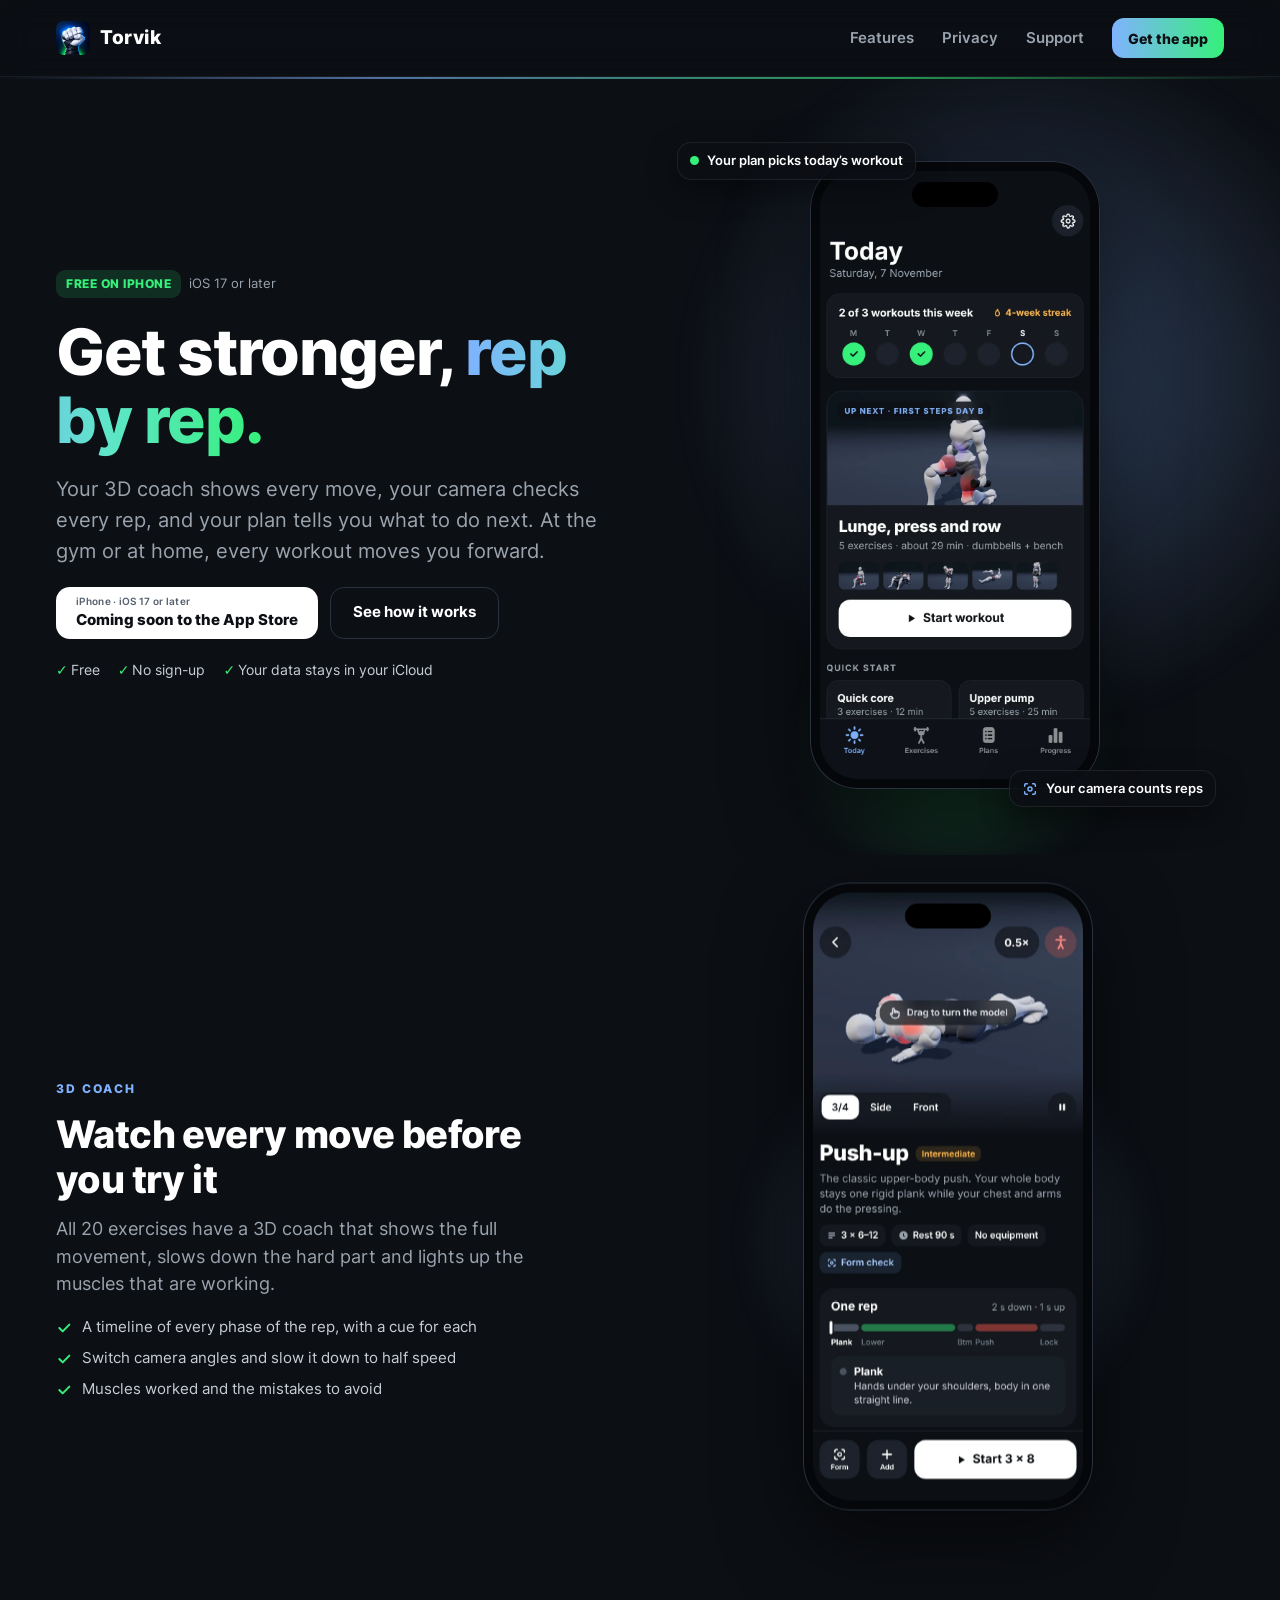
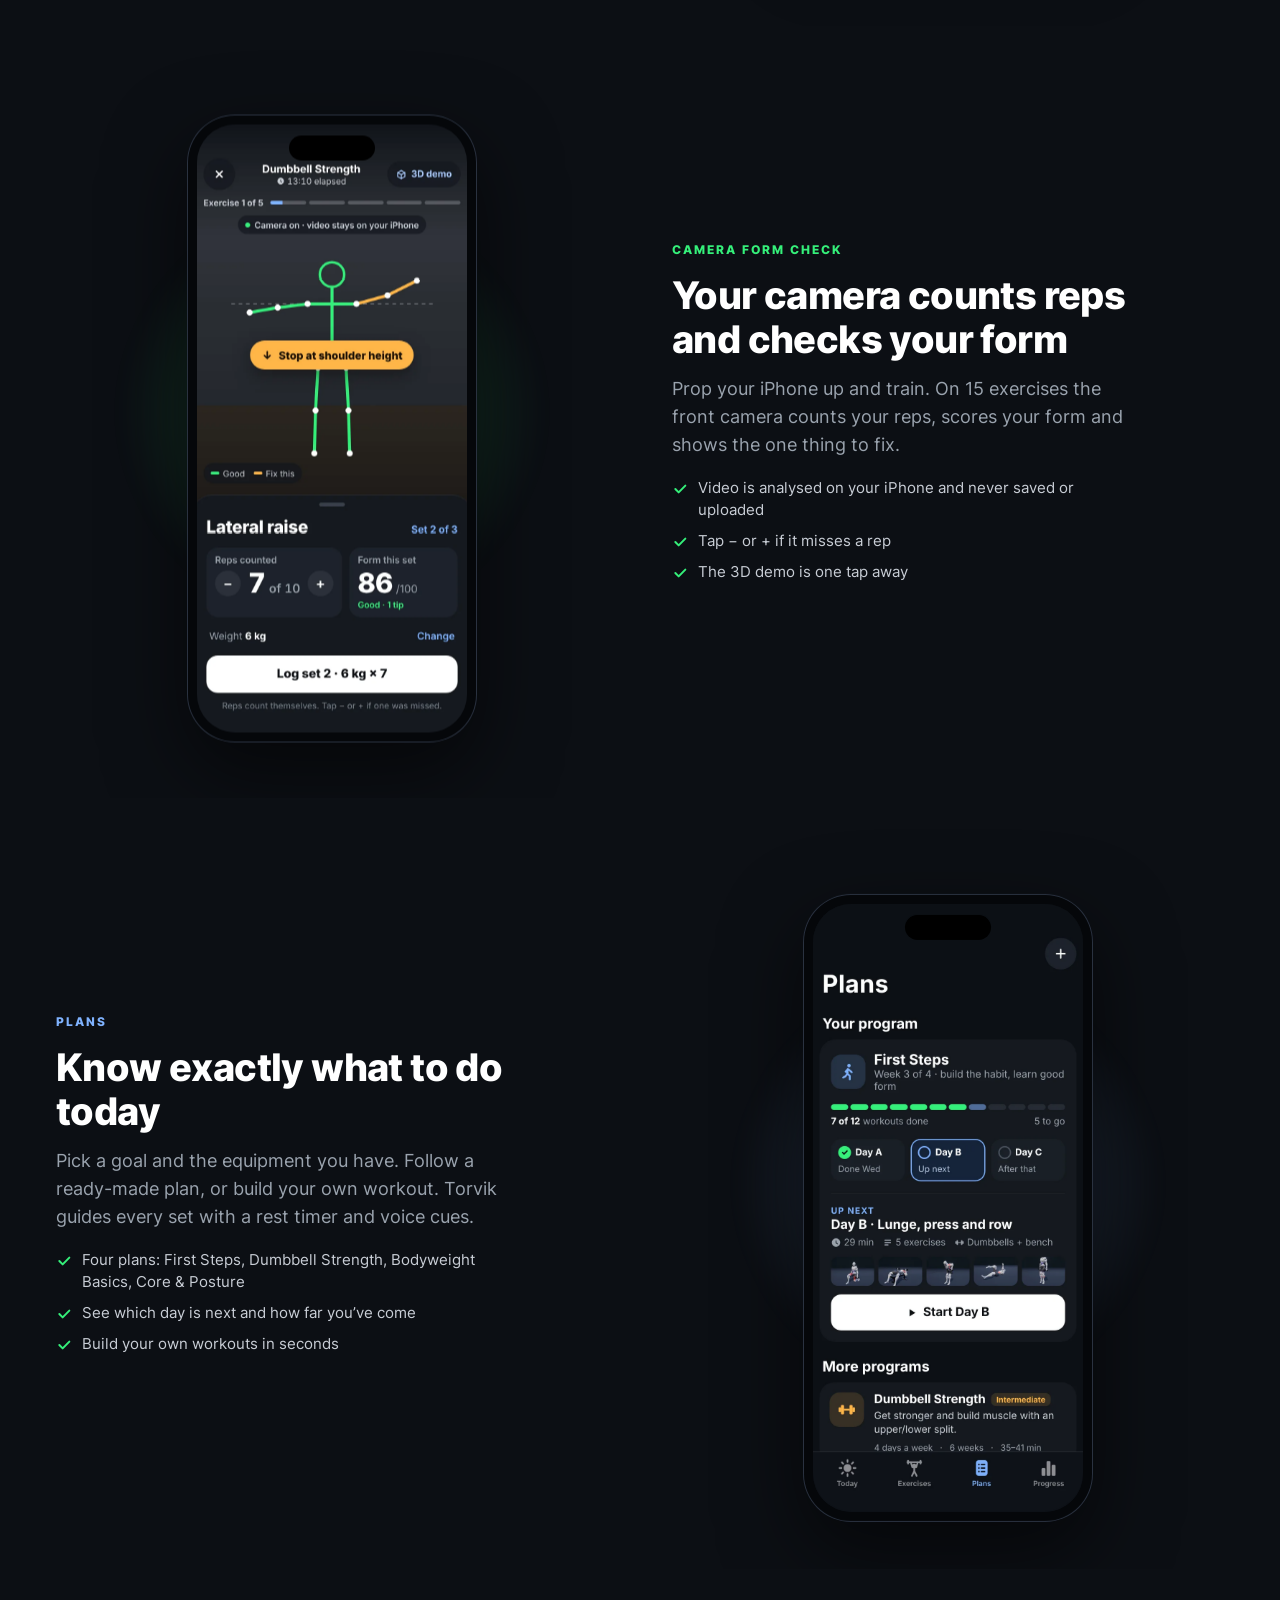
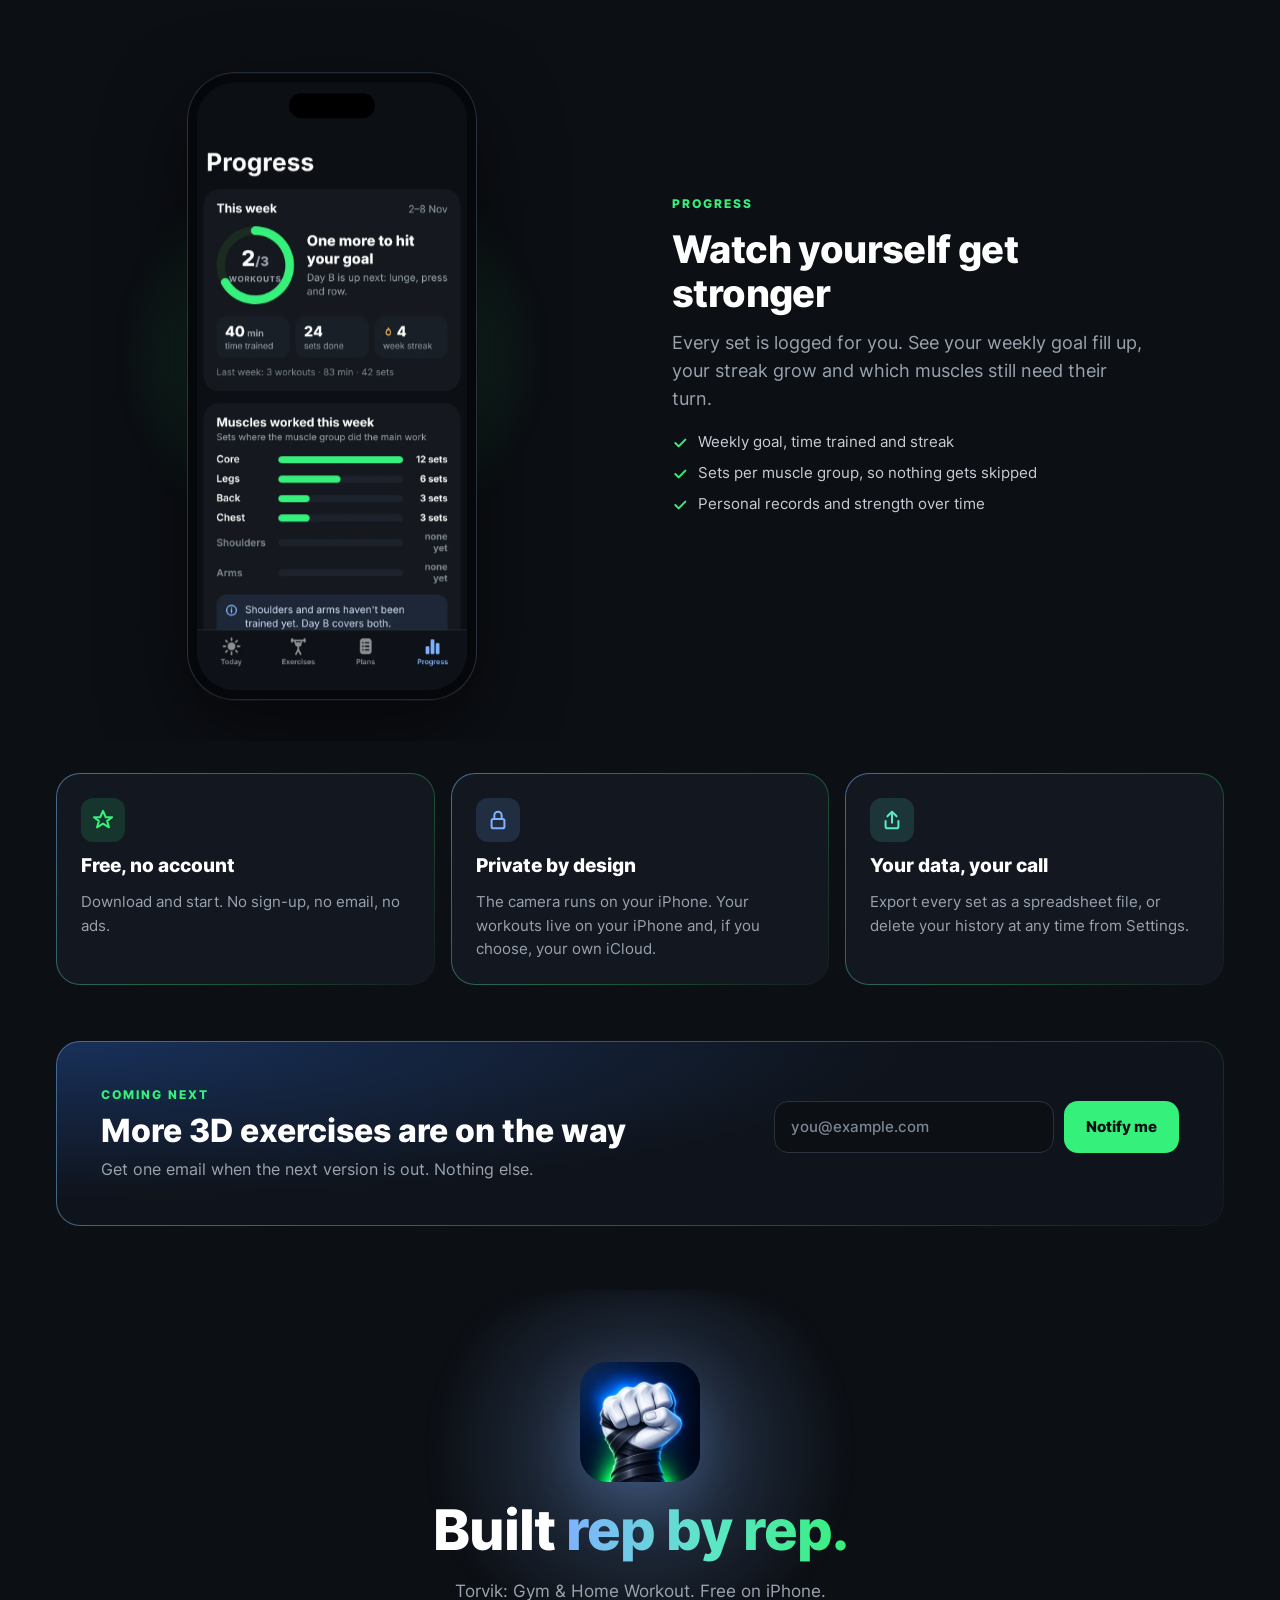
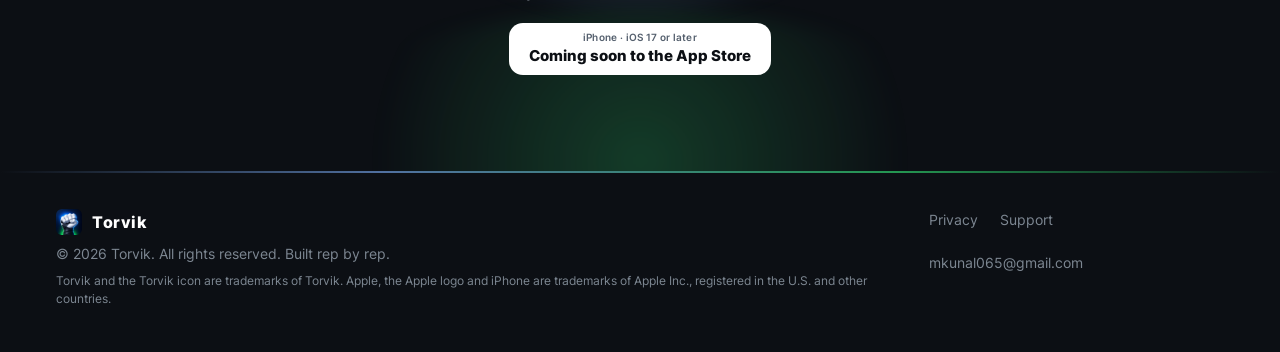
==== index.html @ 7f949816 "Initial commit" ====
<!doctype html>
<html lang="en">
<head>
<meta charset="utf-8">
<meta name="viewport" content="width=device-width, initial-scale=1">
<title>Torvik: Gym & Home Workout with 3D Form Check</title>
<meta name="description" content="Get stronger, rep by rep. Torvik is a free iPhone workout app with a 3D coach for every move, camera form check that counts your reps, and plans for the gym or home.">
<link rel="canonical" href="https://torvik.app/">
<meta name="theme-color" content="#0C0F14">
<link rel="icon" href="favicon.ico" sizes="any">
<link rel="icon" type="image/png" sizes="32x32" href="assets/img/favicon-32.png">
<link rel="apple-touch-icon" href="assets/img/apple-touch-icon.png">
<link rel="preload" href="assets/fonts/inter-latin-800-normal.woff2" as="font" type="font/woff2" crossorigin>
<script>document.documentElement.classList.add("js")</script>
<link rel="stylesheet" href="assets/css/style.css">
<meta property="og:type" content="website">
<meta property="og:site_name" content="Torvik">
<meta property="og:title" content="Torvik: Gym & Home Workout with 3D Form Check">
<meta property="og:description" content="Get stronger, rep by rep. Torvik is a free iPhone workout app with a 3D coach for every move, camera form check that counts your reps, and plans for the gym or home.">
<meta property="og:url" content="https://torvik.app/">
<meta property="og:image" content="https://torvik.app/assets/img/og-image.png">
<meta property="og:image:width" content="1200">
<meta property="og:image:height" content="630">
<meta name="twitter:card" content="summary_large_image">
</head>
<body>
<a class="skip" href="#main">Skip to content</a>
<header class="site-header">
<div class="progress-bar" aria-hidden="true"></div>
<div class="wrap">
<a class="brand" href="./"><img src="assets/img/icon-256.webp" alt="" width="34" height="34">Torvik</a>
<button class="menu-btn" type="button" aria-expanded="false" aria-controls="nav" aria-label="Menu"><svg width="18" height="18" viewBox="0 0 24 24" fill="none" stroke="currentColor" stroke-width="2.4" stroke-linecap="round" aria-hidden="true"><path d="M4 7h16M4 12h16M4 17h16"/></svg></button>
<nav class="nav" id="nav" aria-label="Main">
<a href="#features">Features</a>
<a href="privacy/">Privacy</a>
<a href="support/">Support</a>
<a class="btn btn-grad" href="#get">Get the app</a>
</nav>
</div>
</header>
<hr class="gline">
<main id="main">
<section class="hero" aria-labelledby="hero-title">
<div class="glow" aria-hidden="true" style="right:-10%;top:-10%;width:760px;height:760px;background:radial-gradient(circle,rgba(127,178,254,0.3),rgba(127,178,254,0) 65%)"></div>
<div class="wrap">
<div class="hero-copy">
<div class="pill-row"><span class="pill">FREE ON IPHONE</span><span class="muted" style="font-size:13px">iOS 17 or later</span></div>
<h1 id="hero-title">Get stronger, <span class="grad">rep by rep.</span></h1>
<p class="lede">Your 3D coach shows every move, your camera checks every rep, and your plan tells you what to do next. At the gym or at home, every workout moves you forward.</p>
<div class="cta-row" id="get"><span class="store-badge pending" role="note"><span><small>iPhone · iOS 17 or later</small>Coming soon to the App Store</span></span><a class="btn btn-ghost" href="#features">See how it works</a></div>
<ul class="checks"><li>Free</li><li>No sign-up</li><li>Your data stays in your iCloud</li></ul>
</div>
<div class="hero-visual">
<div class="glow" aria-hidden="true" style="left:50%;bottom:-60px;width:460px;height:220px;margin-left:-230px;background:radial-gradient(circle,rgba(53,240,122,0.22),rgba(53,240,122,0) 65%)"></div>
<div class="hero-stage">
<div class="tilt"><div class="phone"><div class="screen"><span class="island" aria-hidden="true"></span>
<picture><source type="image/webp" srcset="assets/img/screen-today.webp"><img src="assets/img/screen-today.jpg" alt="The Torvik Today screen: weekly goal and streak, the next workout from your plan with a 3D preview, and a Start workout button" width="390" height="844" fetchpriority="high" decoding="async"></picture>
</div></div></div>
<span class="float-chip chip-a"><span class="dot"></span>Your plan picks today’s workout</span>
<span class="float-chip chip-b"><svg width="16" height="16" viewBox="0 0 24 24" fill="none" stroke="#7FB2FE" stroke-width="2.2" stroke-linecap="round" aria-hidden="true"><path d="M4 8V6a2 2 0 0 1 2-2h2M16 4h2a2 2 0 0 1 2 2v2M20 16v2a2 2 0 0 1-2 2h-2M8 20H6a2 2 0 0 1-2-2v-2"/><circle cx="12" cy="12" r="3"/></svg>Your camera counts reps</span>
</div>
</div>
</div>
</section>
<div id="features">

<section class="feature" id="coach" aria-labelledby="coach-title">
<div class="wrap">
<div class="feature-copy reveal">
<div class="eyebrow">3D coach</div>
<h2 id="coach-title">Watch every move before you try it</h2>
<p>All 20 exercises have a 3D coach that shows the full movement, slows down the hard part and lights up the muscles that are working.</p>
<ul class="ticks"><li>A timeline of every phase of the rep, with a cue for each</li><li>Switch camera angles and slow it down to half speed</li><li>Muscles worked and the mistakes to avoid</li></ul>
</div>
<div class="phone-wrap reveal from-right" style="--d:.12s"><div class="glow" aria-hidden="true" style="left:50%;top:50%;width:460px;height:460px;margin:-230px 0 0 -230px;background:radial-gradient(circle,rgba(127,178,254,0.28),rgba(127,178,254,0) 65%)"></div><div class="parallax"><div class="phone"><div class="screen"><span class="island" aria-hidden="true"></span>
<picture><source type="image/webp" srcset="assets/img/screen-exercise.webp"><img src="assets/img/screen-exercise.jpg" alt="The exercise screen: a 3D coach doing a push-up, camera angle buttons, the rep timeline and a Start button" width="390" height="844" loading="lazy" decoding="async"></picture>
</div></div></div></div>
</div>
</section>

<section class="feature flip" id="form-check" aria-labelledby="form-check-title">
<div class="wrap">
<div class="feature-copy reveal">
<div class="eyebrow g">Camera form check</div>
<h2 id="form-check-title">Your camera counts reps and checks your form</h2>
<p>Prop your iPhone up and train. On 15 exercises the front camera counts your reps, scores your form and shows the one thing to fix.</p>
<ul class="ticks"><li>Video is analysed on your iPhone and never saved or uploaded</li><li>Tap − or + if it misses a rep</li><li>The 3D demo is one tap away</li></ul>
</div>
<div class="phone-wrap reveal from-left" style="--d:.12s"><div class="glow" aria-hidden="true" style="left:50%;top:50%;width:460px;height:460px;margin:-230px 0 0 -230px;background:radial-gradient(circle,rgba(53,240,122,0.28),rgba(53,240,122,0) 65%)"></div><div class="parallax"><div class="phone"><div class="screen"><span class="island" aria-hidden="true"></span>
<picture><source type="image/webp" srcset="assets/img/screen-form-check.webp"><img src="assets/img/screen-form-check.jpg" alt="The form check screen during a lateral raise: one arm raised above shoulder height is marked to fix, with the cue Stop at shoulder height, 7 of 10 reps counted and a form score of 86" width="390" height="844" loading="lazy" decoding="async"></picture>
</div></div></div></div>
</div>
</section>

<section class="feature" id="plans" aria-labelledby="plans-title">
<div class="wrap">
<div class="feature-copy reveal">
<div class="eyebrow">Plans</div>
<h2 id="plans-title">Know exactly what to do today</h2>
<p>Pick a goal and the equipment you have. Follow a ready-made plan, or build your own workout. Torvik guides every set with a rest timer and voice cues.</p>
<ul class="ticks"><li>Four plans: First Steps, Dumbbell Strength, Bodyweight Basics, Core &amp; Posture</li><li>See which day is next and how far you’ve come</li><li>Build your own workouts in seconds</li></ul>
</div>
<div class="phone-wrap reveal from-right" style="--d:.12s"><div class="glow" aria-hidden="true" style="left:50%;top:50%;width:460px;height:460px;margin:-230px 0 0 -230px;background:radial-gradient(circle,rgba(127,178,254,0.28),rgba(127,178,254,0) 65%)"></div><div class="parallax"><div class="phone"><div class="screen"><span class="island" aria-hidden="true"></span>
<picture><source type="image/webp" srcset="assets/img/screen-plans.webp"><img src="assets/img/screen-plans.jpg" alt="The Plans screen: First Steps at 7 of 12 workouts, with Day B up next" width="390" height="844" loading="lazy" decoding="async"></picture>
</div></div></div></div>
</div>
</section>

<section class="feature flip" id="progress" aria-labelledby="progress-title">
<div class="wrap">
<div class="feature-copy reveal">
<div class="eyebrow g">Progress</div>
<h2 id="progress-title">Watch yourself get stronger</h2>
<p>Every set is logged for you. See your weekly goal fill up, your streak grow and which muscles still need their turn.</p>
<ul class="ticks"><li>Weekly goal, time trained and streak</li><li>Sets per muscle group, so nothing gets skipped</li><li>Personal records and strength over time</li></ul>
</div>
<div class="phone-wrap reveal from-left" style="--d:.12s"><div class="glow" aria-hidden="true" style="left:50%;top:50%;width:460px;height:460px;margin:-230px 0 0 -230px;background:radial-gradient(circle,rgba(53,240,122,0.28),rgba(53,240,122,0) 65%)"></div><div class="parallax"><div class="phone"><div class="screen"><span class="island" aria-hidden="true"></span>
<picture><source type="image/webp" srcset="assets/img/screen-progress.webp"><img src="assets/img/screen-progress.jpg" alt="The Progress screen: 2 of 3 workouts this week, time trained, sets done, streak and sets per muscle group" width="390" height="844" loading="lazy" decoding="async"></picture>
</div></div></div></div>
</div>
</section>
</div>
<section class="trust" aria-label="Why Torvik">
<div class="wrap"><div class="trust-grid"><div class="gcard reveal" style="--d:0.0s"><div class="inner"><span class="tile" style="background:rgba(53,240,122,.14);color:rgb(53,240,122)"><svg width="22" height="22" viewBox="0 0 24 24" fill="none" stroke="currentColor" stroke-width="2.2" stroke-linecap="round" stroke-linejoin="round" aria-hidden="true"><path d="M12 2l3 7h7l-5.5 4 2 7L12 16l-6.5 4 2-7L2 9h7z"/></svg></span><h3>Free, no account</h3><p>Download and start. No sign-up, no email, no ads.</p></div></div><div class="gcard reveal" style="--d:0.1s"><div class="inner"><span class="tile" style="background:rgba(127,178,254,.14);color:rgb(127,178,254)"><svg width="22" height="22" viewBox="0 0 24 24" fill="none" stroke="currentColor" stroke-width="2.2" stroke-linecap="round" stroke-linejoin="round" aria-hidden="true"><rect x="5" y="11" width="14" height="10" rx="2"/><path d="M8 11V7a4 4 0 0 1 8 0v4"/></svg></span><h3>Private by design</h3><p>The camera runs on your iPhone. Your workouts live on your iPhone and, if you choose, your own iCloud.</p></div></div><div class="gcard reveal" style="--d:0.2s"><div class="inner"><span class="tile" style="background:rgba(94,230,200,.14);color:rgb(94,230,200)"><svg width="22" height="22" viewBox="0 0 24 24" fill="none" stroke="currentColor" stroke-width="2.2" stroke-linecap="round" stroke-linejoin="round" aria-hidden="true"><path d="M12 15V3M7 8l5-5 5 5"/><path d="M5 13v6a2 2 0 0 0 2 2h10a2 2 0 0 0 2-2v-6"/></svg></span><h3>Your data, your call</h3><p>Export every set as a spreadsheet file, or delete your history at any time from Settings.</p></div></div></div></div>
</section>
<section class="notify" aria-labelledby="notify-title">
<div class="wrap"><div class="gcard reveal"><div class="inner">
<div style="max-width:560px"><div class="eyebrow g">Coming next</div><h2 id="notify-title">More 3D exercises are on the way</h2>
<p>Get one email when the next version is out. Nothing else.</p></div>
<div>
<form class="notify-form" action="mailto:mkunal065@gmail.com" method="post" data-endpoint="" data-mailto="mailto:mkunal065@gmail.com?subject=Notify%20me%20about%20Torvik">
<label class="sr-only" for="email">Email address</label>
<input id="email" name="email" type="email" autocomplete="email" placeholder="you@example.com" required>
<button class="btn btn-green" type="submit">Notify me</button>
</form>
<p class="form-note" role="status" aria-live="polite"></p>
</div>
</div></div></div>
</section>
<section class="final" aria-labelledby="final-title">
<div class="glow" aria-hidden="true" style="left:50%;top:0;width:560px;height:320px;margin-left:-280px;background:radial-gradient(circle,rgba(127,178,254,0.28),rgba(127,178,254,0) 65%)"></div>
<div class="glow" aria-hidden="true" style="left:50%;bottom:-140px;width:760px;height:300px;margin-left:-380px;background:radial-gradient(circle,rgba(53,240,122,0.2),rgba(53,240,122,0) 65%)"></div>
<div class="wrap">
<img class="app-icon reveal" src="assets/img/icon-256.webp" alt="Torvik app icon" width="120" height="120" loading="lazy">
<h2 id="final-title" class="reveal" style="--d:.1s">Built <span class="grad">rep by rep.</span></h2>
<p class="muted" style="margin:0;font-size:17px">Torvik: Gym &amp; Home Workout. Free on iPhone.</p>
<span class="store-badge pending" role="note"><span><small>iPhone · iOS 17 or later</small>Coming soon to the App Store</span></span>
</div>
</section>
</main>
<script type="application/ld+json">{"@context": "https://schema.org", "@type": "SoftwareApplication", "name": "Torvik", "alternateName": "Torvik: Gym & Home Workout", "operatingSystem": "iOS 17.0 or later", "applicationCategory": "HealthApplication", "description": "Get stronger, rep by rep. Torvik is a free iPhone workout app with a 3D coach for every move, camera form check that counts your reps, and plans for the gym or home.", "offers": {"@type": "Offer", "price": "0", "priceCurrency": "USD"}, "url": "https://torvik.app/", "image": "https://torvik.app/assets/img/icon-512.png"}</script>
<hr class="gline">
<footer class="site-footer">
<div class="wrap">
<div class="foot-left">
<a class="brand" href="./"><img src="assets/img/icon-256.webp" alt="" width="26" height="26">Torvik</a>
<span>© 2026 Torvik. All rights reserved. Built rep by rep.</span>
<span class="legal">Torvik and the Torvik icon are trademarks of Torvik. Apple, the Apple logo and iPhone are trademarks of Apple Inc., registered in the U.S. and other countries.</span>
</div>
<nav class="foot-links" aria-label="Footer">
<a href="privacy/">Privacy</a>
<a href="support/">Support</a>
<a href="mailto:mkunal065@gmail.com">mkunal065@gmail.com</a>
</nav>
</div>
</footer>
<script src="assets/js/main.js" defer></script>
</body>
</html>
---- assets/css/style.css ----
/* Torvik website. One stylesheet, no frameworks. Colours come from the app and its icon. */

@font-face { font-family: "Inter"; font-style: normal; font-weight: 400; font-display: swap; src: url("../fonts/inter-latin-400-normal.woff2") format("woff2"); }
@font-face { font-family: "Inter"; font-style: normal; font-weight: 500; font-display: swap; src: url("../fonts/inter-latin-500-normal.woff2") format("woff2"); }
@font-face { font-family: "Inter"; font-style: normal; font-weight: 600; font-display: swap; src: url("../fonts/inter-latin-600-normal.woff2") format("woff2"); }
@font-face { font-family: "Inter"; font-style: normal; font-weight: 700; font-display: swap; src: url("../fonts/inter-latin-700-normal.woff2") format("woff2"); }
@font-face { font-family: "Inter"; font-style: normal; font-weight: 800; font-display: swap; src: url("../fonts/inter-latin-800-normal.woff2") format("woff2"); }

:root {
  --bg: #0C0F14;
  --surface: #121720;
  --surface-2: #151920;
  --line: #1E2430;
  --line-2: #2A3240;
  --text: #FFFFFF;
  --text-2: #C9CED6;
  --muted: #9AA3AE;
  --faint: #7D8792;
  --blue: #7FB2FE;
  --teal: #5EE6C8;
  --green: #35F07A;
  --amber: #FFB020;
  --grad: linear-gradient(90deg, #7FB2FE 0%, #5EE6C8 55%, #35F07A 100%);
  --radius: 24px;
  --gutter: 56px;
  --max: 1168px;
  color-scheme: dark;
}

*, *::before, *::after { box-sizing: border-box; }
html { -webkit-text-size-adjust: 100%; scroll-behavior: smooth; }
body {
  margin: 0;
  background: var(--bg);
  color: var(--text);
  font-family: Inter, system-ui, -apple-system, "Segoe UI", Roboto, sans-serif;
  font-size: 16px;
  line-height: 1.5;
  overflow-x: hidden;
  -webkit-font-smoothing: antialiased;
}
img { max-width: 100%; height: auto; display: block; }
a { color: inherit; text-decoration: none; }
a:hover { color: var(--text); }
:focus-visible { outline: 3px solid var(--blue); outline-offset: 3px; border-radius: 6px; }
.wrap { width: 100%; max-width: calc(var(--max) + var(--gutter) * 2); margin: 0 auto; padding: 0 var(--gutter); }
.muted { color: var(--muted); }
.sr-only { position: absolute; width: 1px; height: 1px; padding: 0; margin: -1px; overflow: hidden; clip: rect(0 0 0 0); white-space: nowrap; border: 0; }
.skip { position: absolute; left: 16px; top: -60px; z-index: 100; padding: 10px 14px; border-radius: 10px; background: #FFFFFF; color: var(--bg); font-weight: 700; }
.skip:focus { top: 12px; }

.eyebrow { font-size: 12px; font-weight: 800; letter-spacing: 2px; text-transform: uppercase; color: var(--blue); }
.eyebrow.g { color: var(--green); }
.grad { background: var(--grad); -webkit-background-clip: text; background-clip: text; color: transparent; }
.gline { height: 2px; border: 0; margin: 0; background: linear-gradient(90deg, rgba(127,178,254,0), var(--blue) 30%, var(--green) 70%, rgba(53,240,122,0)); opacity: .6; }
.glow { position: absolute; border-radius: 50%; pointer-events: none; filter: blur(10px); z-index: 0; }

/* Buttons */
.btn { display: inline-flex; align-items: center; justify-content: center; gap: 10px; height: 52px; padding: 0 22px; border-radius: 14px; font-weight: 800; font-size: 15px; border: 0; cursor: pointer; font-family: inherit; }
.btn-light { background: #FFFFFF; color: var(--bg); }
.btn-light:hover { color: var(--bg); background: #EEF3FB; }
.btn-ghost { border: 1px solid var(--line-2); color: var(--text); font-weight: 700; }
.btn-ghost:hover { border-color: var(--blue); }
.btn-grad { background: linear-gradient(90deg, var(--blue), var(--green)); color: var(--bg); }
.btn-grad:hover { color: var(--bg); filter: brightness(1.06); }
.btn-green { background: var(--green); color: var(--bg); }
.store-badge { display: inline-flex; align-items: center; }
.store-badge img { height: 52px; width: auto; }
.store-badge.pending { height: 52px; padding: 0 20px; border-radius: 14px; background: #FFFFFF; color: var(--bg); font-weight: 800; font-size: 15px; gap: 10px; }
.store-badge.pending:hover { color: var(--bg); }
.store-badge.pending small { display: block; font-size: 10px; font-weight: 600; letter-spacing: .3px; color: #55606E; }

/* Header */
.site-header { position: sticky; top: 0; z-index: 50; background: rgba(12,15,20,.82); -webkit-backdrop-filter: blur(16px) saturate(1.4); backdrop-filter: blur(16px) saturate(1.4); border-bottom: 1px solid #161B24; }
.site-header .wrap { display: flex; align-items: center; justify-content: space-between; height: 76px; }
.brand { display: flex; align-items: center; gap: 10px; font-size: 19px; font-weight: 800; letter-spacing: .5px; }
.brand img { width: 34px; height: 34px; border-radius: 8px; }
.nav { display: flex; align-items: center; gap: 28px; }
.nav a:not(.btn) { font-size: 15px; font-weight: 600; color: var(--muted); }
.nav a:not(.btn):hover, .nav a[aria-current="page"] { color: var(--text); }
.nav .btn { height: 40px; padding: 0 16px; border-radius: 12px; font-size: 14px; }
.menu-btn { display: none; width: 44px; height: 44px; border-radius: 12px; border: 1px solid var(--line-2); background: transparent; color: var(--text); align-items: center; justify-content: center; cursor: pointer; }

/* Hero */
.hero { position: relative; overflow: hidden; padding: 72px 0 56px; }
.hero .wrap { display: grid; grid-template-columns: 1.1fr 1fr; gap: 40px; align-items: center; }
.hero-copy { display: flex; flex-direction: column; gap: 20px; max-width: 560px; position: relative; z-index: 1; }
.pill-row { display: flex; gap: 8px; align-items: center; flex-wrap: wrap; }
.pill { padding: 5px 10px; border-radius: 9px; background: rgba(53,240,122,.14); color: var(--green); font-size: 12px; font-weight: 800; letter-spacing: .5px; }
h1 { margin: 0; font-size: clamp(40px, 5.2vw, 64px); line-height: 1.06; font-weight: 800; letter-spacing: -1.4px; }
.lede { margin: 0; font-size: clamp(17px, 1.6vw, 20px); line-height: 1.55; color: var(--muted); }
.cta-row { display: flex; gap: 12px; flex-wrap: wrap; }
.checks { display: flex; gap: 18px; flex-wrap: wrap; margin: 0; padding: 0; list-style: none; font-size: 14px; color: var(--text-2); }
.checks li::before { content: "✓ "; color: var(--green); font-weight: 800; }
.hero-visual { position: relative; display: flex; justify-content: center; padding: 10px 0; }
.float-chip { position: absolute; display: inline-flex; align-items: center; gap: 8px; padding: 8px 12px; border-radius: 14px; background: rgba(12,15,20,.86); border: 1px solid rgba(255,255,255,.08); font-size: 13px; font-weight: 600; white-space: nowrap; z-index: 3; box-shadow: 0 10px 30px rgba(0,0,0,.4); }
.float-chip .dot { width: 9px; height: 9px; border-radius: 5px; background: var(--green); }
.chip-a { left: -46%; top: -3%; }
.chip-b { right: -40%; bottom: -3%; }

/* Phone frame around real app screenshots */
.phone { position: relative; width: 290px; aspect-ratio: 390 / 844; border-radius: 48px; background: #05070A; padding: 10px; box-shadow: 0 30px 80px rgba(0,0,0,.55), inset 0 0 0 1px var(--line-2); z-index: 1; flex-shrink: 0; }
.phone .screen { position: relative; width: 100%; height: 100%; border-radius: 38px; overflow: hidden; background: var(--bg); }
.phone .screen img { width: 100%; height: 100%; object-fit: cover; object-position: top; }
.phone .island { position: absolute; left: 50%; top: 11px; width: 86px; height: 25px; margin-left: -43px; border-radius: 13px; background: #000; z-index: 2; }
.phone-wrap { position: relative; display: flex; justify-content: center; }
.phone-wrap .glow { left: 50%; top: 50%; width: 460px; height: 460px; margin: -230px 0 0 -230px; }

/* Features */
.feature { position: relative; overflow: hidden; padding: 72px 0; }
.feature .wrap { display: grid; grid-template-columns: 1fr 1fr; gap: 64px; align-items: center; }
.feature.flip .feature-copy { order: 2; }
.feature-copy { display: flex; flex-direction: column; gap: 14px; max-width: 470px; }
.feature-copy h2 { margin: 0; font-size: clamp(28px, 3vw, 40px); line-height: 1.15; font-weight: 800; letter-spacing: -.6px; }
.feature-copy p { margin: 0; font-size: 18px; line-height: 1.55; color: var(--muted); }
.ticks { list-style: none; margin: 4px 0 0; padding: 0; display: flex; flex-direction: column; gap: 9px; }
.ticks li { position: relative; padding-left: 26px; font-size: 15px; line-height: 22px; color: var(--text-2); }
.ticks li::before { content: ""; position: absolute; left: 0; top: 4px; width: 16px; height: 16px; background: no-repeat center/16px url("data:image/svg+xml,%3Csvg xmlns='http://www.w3.org/2000/svg' viewBox='0 0 24 24' fill='none' stroke='%2335F07A' stroke-width='3' stroke-linecap='round' stroke-linejoin='round'%3E%3Cpath d='M5 12l5 5L20 7'/%3E%3C/svg%3E"); }

/* Cards */
.card { background: var(--surface); border: 1px solid var(--line); border-radius: var(--radius); }
.gcard { display: flex; border-radius: var(--radius); padding: 1px; background: linear-gradient(135deg, rgba(127,178,254,.55), rgba(53,240,122,.35) 60%, rgba(255,255,255,.04)); }
.gcard > .inner { flex: 1; min-width: 0; border-radius: calc(var(--radius) - 1px); background: var(--surface); }
.trust { padding: 32px 0 56px; }
.trust-grid { display: grid; grid-template-columns: repeat(3, minmax(0, 1fr)); gap: 16px; }
.trust .inner { padding: 24px; display: flex; flex-direction: column; gap: 10px; }
.trust h3 { margin: 0; font-size: 19px; font-weight: 800; }
.trust p { margin: 0; font-size: 15px; line-height: 1.55; color: var(--muted); }
.tile { width: 44px; height: 44px; border-radius: 12px; display: flex; align-items: center; justify-content: center; }

.notify { padding: 0 0 64px; }
.notify .inner { padding: 44px; display: flex; gap: 24px; align-items: center; justify-content: space-between; background: radial-gradient(120% 140% at 0% 0%, #18305A, #0F141C 60%); }
.notify h2 { margin: 8px 0 6px; font-size: 32px; line-height: 1.2; font-weight: 800; }
.notify p { margin: 0; color: var(--muted); }
.notify form { display: flex; gap: 10px; }
.notify input { height: 52px; min-width: 280px; padding: 0 16px; border-radius: 14px; border: 1px solid var(--line-2); background: var(--bg); color: var(--text); font: 500 15px Inter, system-ui, sans-serif; }
.notify input::placeholder { color: var(--faint); }
.form-note { margin-top: 10px; font-size: 13px; color: var(--green); min-height: 1em; }

.final { position: relative; overflow: hidden; padding: 72px 0 96px; text-align: center; }
.final .wrap { display: flex; flex-direction: column; align-items: center; gap: 18px; position: relative; z-index: 1; }
.final img.app-icon { width: 120px; height: 120px; border-radius: 27px; box-shadow: 0 20px 60px rgba(127,178,254,.25); }
.final h2 { margin: 0; font-size: clamp(34px, 4.6vw, 56px); line-height: 1.1; font-weight: 800; letter-spacing: -1px; }

/* Footer */
.site-footer { padding: 36px 0 44px; font-size: 14px; color: var(--faint); }
.site-footer .wrap { display: flex; gap: 18px; justify-content: space-between; }
.site-footer .brand { font-size: 16px; color: var(--text); }
.site-footer .brand img { width: 26px; height: 26px; border-radius: 6px; }
.foot-left { display: flex; flex-direction: column; gap: 8px; }
.foot-links { display: flex; gap: 22px; flex-wrap: wrap; align-content: flex-start; }
.foot-links a:hover { color: var(--text); }
.legal { font-size: 12px; }

/* Document pages (privacy, support) */
.doc-hero { position: relative; overflow: hidden; padding: 64px 0 72px; }
.doc-col { position: relative; z-index: 1; max-width: 780px; margin: 0 auto; }
.doc-col h1 { margin: 8px 0 10px; font-size: clamp(34px, 4.4vw, 50px); line-height: 1.1; letter-spacing: -1px; }
.doc-col .intro { margin: 0; font-size: 18px; line-height: 1.55; color: var(--muted); }
.summary { margin-top: 28px; }
.summary .inner { padding: 26px 28px; display: flex; flex-direction: column; gap: 10px; }
.summary h2 { margin: 0; font-size: 18px; font-weight: 800; }
.prose h2 { margin: 36px 0 10px; font-size: 22px; font-weight: 800; padding-left: 14px; border-left: 3px solid var(--blue); }
.prose h2:nth-of-type(even) { border-left-color: var(--green); }
.prose p, .prose li { font-size: 16px; line-height: 1.65; color: var(--text-2); }
.prose ul { margin: 0; padding-left: 20px; }
.prose a { color: var(--blue); text-decoration: underline; text-underline-offset: 3px; }

.faq { margin-top: 28px; overflow: hidden; }
.faq details { border-bottom: 1px solid var(--line); }
.faq details:last-child { border-bottom: 0; }
.faq summary { list-style: none; cursor: pointer; padding: 20px 22px; display: flex; justify-content: space-between; gap: 16px; font-size: 17px; font-weight: 700; }
.faq summary::-webkit-details-marker { display: none; }
.faq summary::after { content: "+"; color: var(--blue); font-size: 22px; line-height: 22px; font-weight: 600; flex-shrink: 0; }
.faq details[open] summary::after { content: "−"; }
.faq details p { margin: 0; padding: 0 22px 20px; font-size: 15px; line-height: 1.6; color: var(--muted); }
.faq details p a { color: var(--blue); }
.help-grid { display: grid; grid-template-columns: 1.3fr 1fr; gap: 16px; margin-top: 24px; }
.help-grid .card { padding: 24px; display: flex; flex-direction: column; gap: 10px; }
.help-grid h2 { margin: 0; font-size: 19px; font-weight: 800; }
.help-grid p { margin: 0; color: var(--muted); font-size: 15px; line-height: 1.55; }
.help-grid .btn { align-self: flex-start; height: 46px; font-size: 15px; word-break: break-all; }

/* 404 */
.not-found { min-height: 60vh; display: flex; align-items: center; text-align: center; }
.not-found .wrap { display: flex; flex-direction: column; align-items: center; gap: 16px; }

/* Responsive */
@media (max-width: 1100px) {
  .chip-a { left: -28%; }
  .chip-b { right: -24%; }
}
@media (max-width: 960px) {
  :root { --gutter: 24px; }
  .hero { padding: 40px 0 24px; }
  .hero .wrap, .feature .wrap { grid-template-columns: 1fr; gap: 36px; }
  .feature.flip .feature-copy { order: 0; }
  .feature { padding: 48px 0; }
  .feature-copy { max-width: none; }
  .trust-grid { grid-template-columns: 1fr; }
  .notify .inner { flex-direction: column; align-items: stretch; padding: 28px; }
  .notify form { flex-direction: column; }
  .notify input { min-width: 0; }
  .chip-a { left: -12px; top: -14px; }
  .chip-b { right: -12px; bottom: -16px; }
  .help-grid { grid-template-columns: 1fr; }
}
@media (max-width: 720px) {
  :root { --gutter: 20px; }
  .menu-btn { display: inline-flex; }
  .nav { display: none; position: absolute; left: 0; right: 0; top: 76px; flex-direction: column; align-items: stretch; gap: 0; padding: 8px 20px 20px; background: rgba(12,15,20,.97); border-bottom: 1px solid #161B24; }
  .nav.open { display: flex; }
  .nav a:not(.btn) { padding: 14px 0; border-bottom: 1px solid var(--line); font-size: 17px; }
  .nav .btn { margin-top: 14px; height: 48px; }
  .phone { width: 260px; }
  .site-footer .wrap { flex-direction: column; }
  .faq summary { padding: 18px; font-size: 16px; }
  .faq details p { padding: 0 18px 18px; }
}

/* ================================================================== Motion
   Only transform and opacity animate, so everything runs on the GPU.
   Hidden-until-revealed states apply only when JavaScript is running (html.js)
   and the visitor hasn't asked for reduced motion. */
:root { --ease: cubic-bezier(.2,.8,.2,1); --ease-soft: cubic-bezier(.4,0,.2,1); }

/* Scroll progress and header */
.progress-bar { position: absolute; left: 0; right: 0; bottom: -1px; height: 2px; background: linear-gradient(90deg, var(--blue), var(--teal), var(--green)); transform: scaleX(0); transform-origin: left center; will-change: transform; }
.site-header { transition: background-color .35s var(--ease-soft), box-shadow .35s var(--ease-soft); }
.site-header.scrolled { background: rgba(12,15,20,.94); box-shadow: 0 10px 30px rgba(0,0,0,.35); }

/* Buttons and cards */
.btn, .store-badge { transition: transform .35s var(--ease), box-shadow .35s var(--ease), background-color .25s ease, border-color .25s ease, filter .25s ease; }
.btn:hover, .store-badge:hover { transform: translateY(-2px); }
.btn:active, .store-badge:active { transform: translateY(0) scale(.98); transition-duration: .12s; }
.btn-light:hover, .store-badge:hover { box-shadow: 0 12px 30px rgba(127,178,254,.22); }
.btn-green:hover { box-shadow: 0 12px 30px rgba(53,240,122,.28); }
.btn-grad { position: relative; overflow: hidden; }
.btn-grad::after { content: ""; position: absolute; top: 0; bottom: 0; left: -60%; width: 45%; background: linear-gradient(100deg, rgba(255,255,255,0), rgba(255,255,255,.55), rgba(255,255,255,0)); transform: skewX(-20deg) translateX(0); opacity: 0; }
.btn-grad:hover::after { animation: sweep .9s var(--ease-soft); }
@keyframes sweep { 0% { opacity: 0; transform: skewX(-20deg) translateX(0); } 20% { opacity: 1; } 100% { opacity: 0; transform: skewX(-20deg) translateX(420%); } }
.gcard { transition: transform .5s var(--ease), box-shadow .5s var(--ease); }
.trust .gcard:hover { transform: translateY(-6px); box-shadow: 0 24px 50px rgba(0,0,0,.45), 0 0 40px rgba(127,178,254,.12); }
.tile { transition: transform .5s var(--ease); }
.trust .gcard:hover .tile { transform: scale(1.08) rotate(-4deg); }

/* Living gradient words and breathing glows */
.grad { background-image: linear-gradient(90deg, #7FB2FE 0%, #5EE6C8 25%, #35F07A 50%, #5EE6C8 75%, #7FB2FE 100%); background-size: 200% auto; animation: shimmer 9s linear infinite; }
@keyframes shimmer { to { background-position: -200% center; } }
.glow { animation: breathe 9s ease-in-out infinite alternate; }
@keyframes breathe { from { opacity: .7; transform: scale(.94); } to { opacity: 1; transform: scale(1.06); } }

/* Hero entrance */
.hero-stage { position: relative; perspective: 1200px; }
.tilt { transform-style: preserve-3d; will-change: transform; transition: transform .6s var(--ease); }
.hero .phone { animation: float 7s ease-in-out 1.6s infinite; }
@keyframes float { 0%, 100% { transform: translateY(0); } 50% { transform: translateY(-12px); } }
.float-chip { animation: drift 6s ease-in-out infinite; }
.chip-b { animation-delay: -3s; }
@keyframes drift { 0%, 100% { translate: 0 0; } 50% { translate: 0 -6px; } }

.js .hero-copy > * { animation: rise 1s var(--ease) both; }
.js .hero-copy > :nth-child(1) { animation-delay: .05s; }
.js .hero-copy > :nth-child(2) { animation-delay: .15s; }
.js .hero-copy > :nth-child(3) { animation-delay: .28s; }
.js .hero-copy > :nth-child(4) { animation-delay: .4s; }
.js .hero-copy > :nth-child(5) { animation-delay: .52s; }
.js .hero-stage { animation: phoneIn 1.3s var(--ease) .25s backwards; }
.js .float-chip { animation: chipIn .8s var(--ease) backwards, drift 6s ease-in-out infinite; }
.js .chip-a { animation-delay: 1.1s, 1.9s; }
.js .chip-b { animation-delay: 1.3s, -1s; }
.js .doc-col > .eyebrow, .js .doc-col > h1, .js .doc-col > .intro { animation: rise 1s var(--ease) both; }
.js .doc-col > h1 { animation-delay: .1s; }
.js .doc-col > .intro { animation-delay: .22s; }
.js .not-found .wrap > * { animation: rise 1s var(--ease) both; }
.js .not-found .wrap > :nth-child(2) { animation-delay: .1s; }
.js .not-found .wrap > :nth-child(3) { animation-delay: .2s; }
.js .not-found .wrap > :nth-child(4) { animation-delay: .3s; }
@keyframes rise { from { opacity: 0; transform: translateY(26px); } to { opacity: 1; transform: none; } }
@keyframes phoneIn { from { opacity: 0; transform: translateY(70px) rotateX(16deg) scale(.94); } to { opacity: 1; transform: none; } }
@keyframes chipIn { from { opacity: 0; transform: translateY(12px) scale(.9); } to { opacity: 1; transform: none; } }

/* Scroll reveals */
.js .reveal { opacity: 0; transform: translateY(36px); transition: opacity 1s var(--ease), transform 1.1s var(--ease); transition-delay: var(--d, 0s); }
.js .reveal.from-right { transform: translateX(60px) rotate(3deg) scale(.95); }
.js .reveal.from-left { transform: translateX(-60px) rotate(-3deg) scale(.95); }
.js .reveal.in { opacity: 1; transform: none; }
.js .feature-copy.reveal .ticks li { opacity: 0; transform: translateX(-12px); transition: opacity .7s var(--ease), transform .7s var(--ease); }
.js .feature-copy.reveal.in .ticks li { opacity: 1; transform: none; }
.js .feature-copy.reveal.in .ticks li:nth-child(1) { transition-delay: .35s; }
.js .feature-copy.reveal.in .ticks li:nth-child(2) { transition-delay: .45s; }
.js .feature-copy.reveal.in .ticks li:nth-child(3) { transition-delay: .55s; }
.parallax { will-change: transform; }
.final .app-icon.reveal.in { animation: iconGlow 4s ease-in-out 1.2s infinite; }
@keyframes iconGlow { 0%, 100% { box-shadow: 0 20px 60px rgba(127,178,254,.25); } 50% { box-shadow: 0 24px 80px rgba(53,240,122,.35); } }

/* Menu and FAQ */
@media (max-width: 720px) {
  .nav.open { animation: menuIn .4s var(--ease); }
  @keyframes menuIn { from { opacity: 0; transform: translateY(-10px); } to { opacity: 1; transform: none; } }
}
.faq summary::after { transition: transform .35s var(--ease); }
.faq details[open] summary::after { transform: rotate(180deg); }
.faq details[open] p { animation: faqIn .45s var(--ease); }
@keyframes faqIn { from { opacity: 0; transform: translateY(-6px); } to { opacity: 1; transform: none; } }
.faq summary { transition: color .2s ease; }
.faq summary:hover { color: var(--blue); }

/* Respect Reduce Motion: show everything, move nothing */
@media (prefers-reduced-motion: reduce) {
  html { scroll-behavior: auto; }
  *, *::before, *::after { animation: none !important; transition: none !important; }
  .js .reveal, .js .feature-copy.reveal .ticks li { opacity: 1 !important; transform: none !important; }
  .tilt, .parallax { transform: none !important; }
}
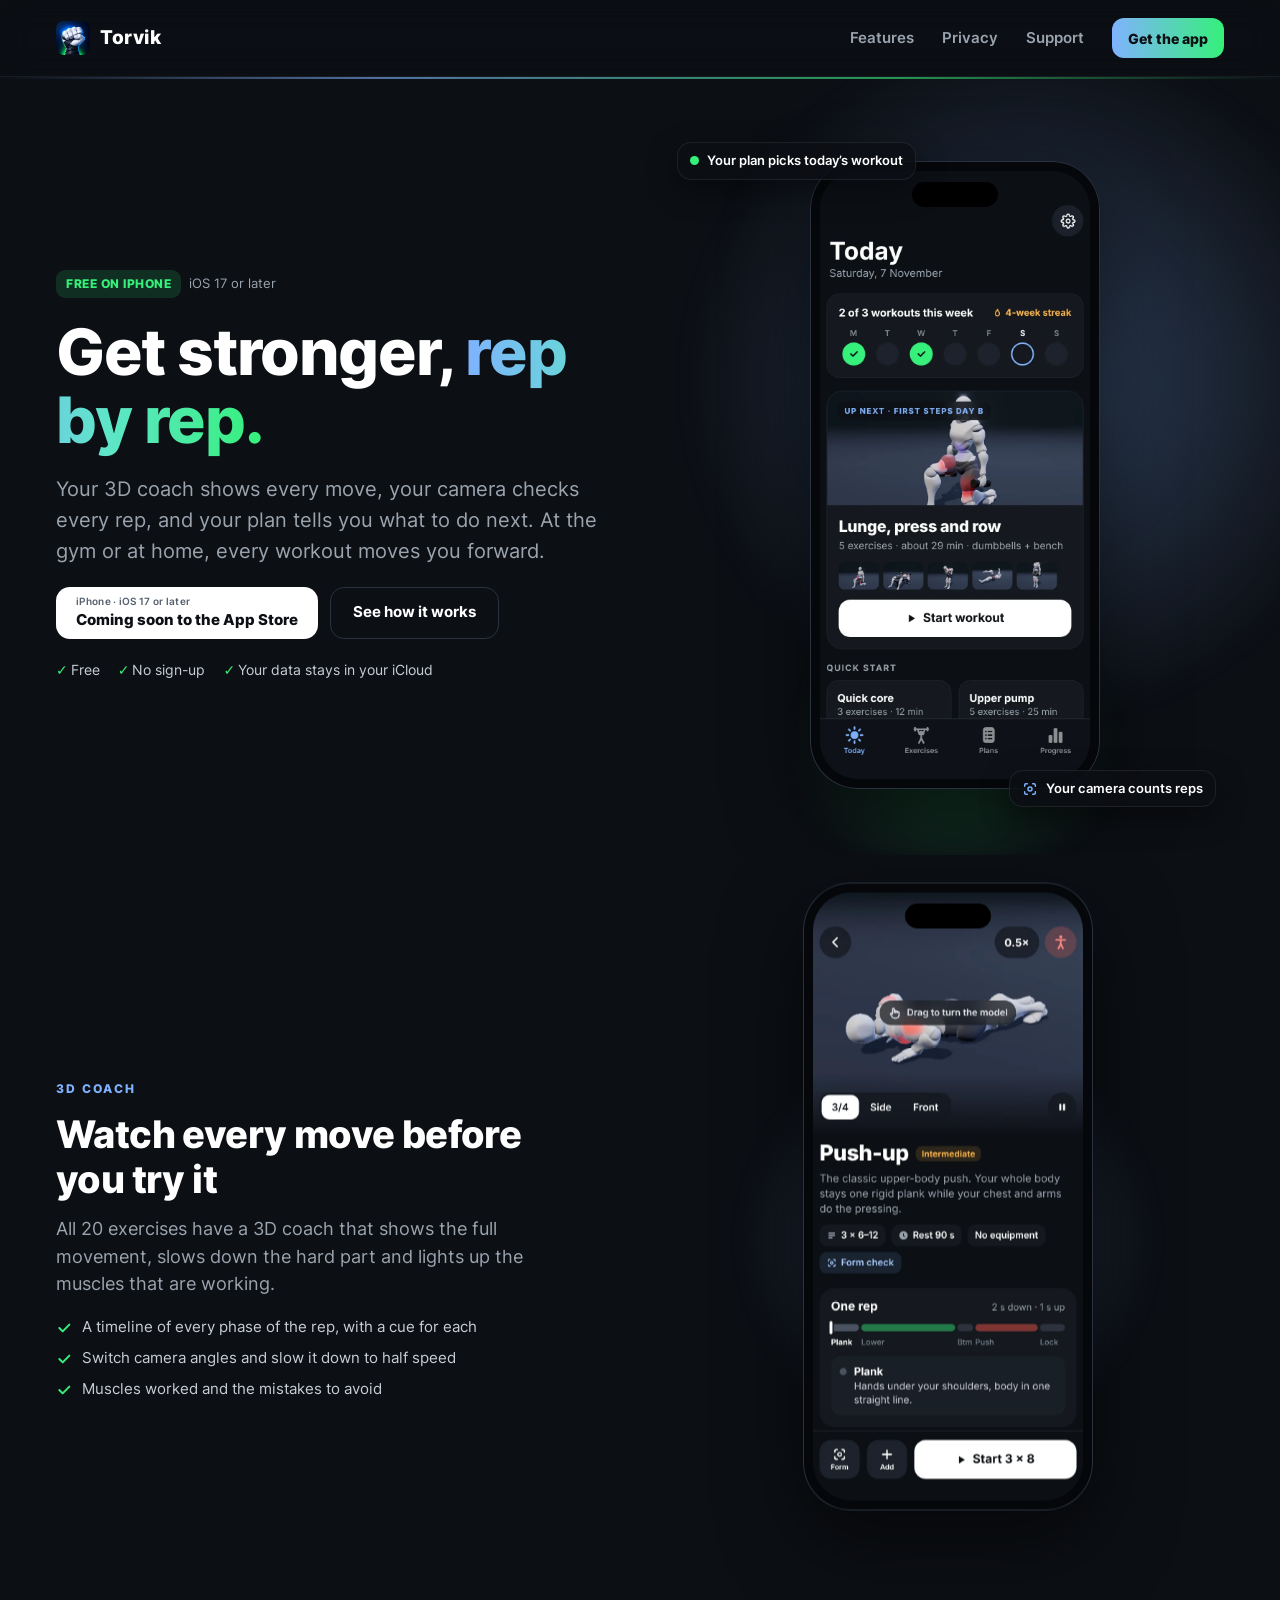
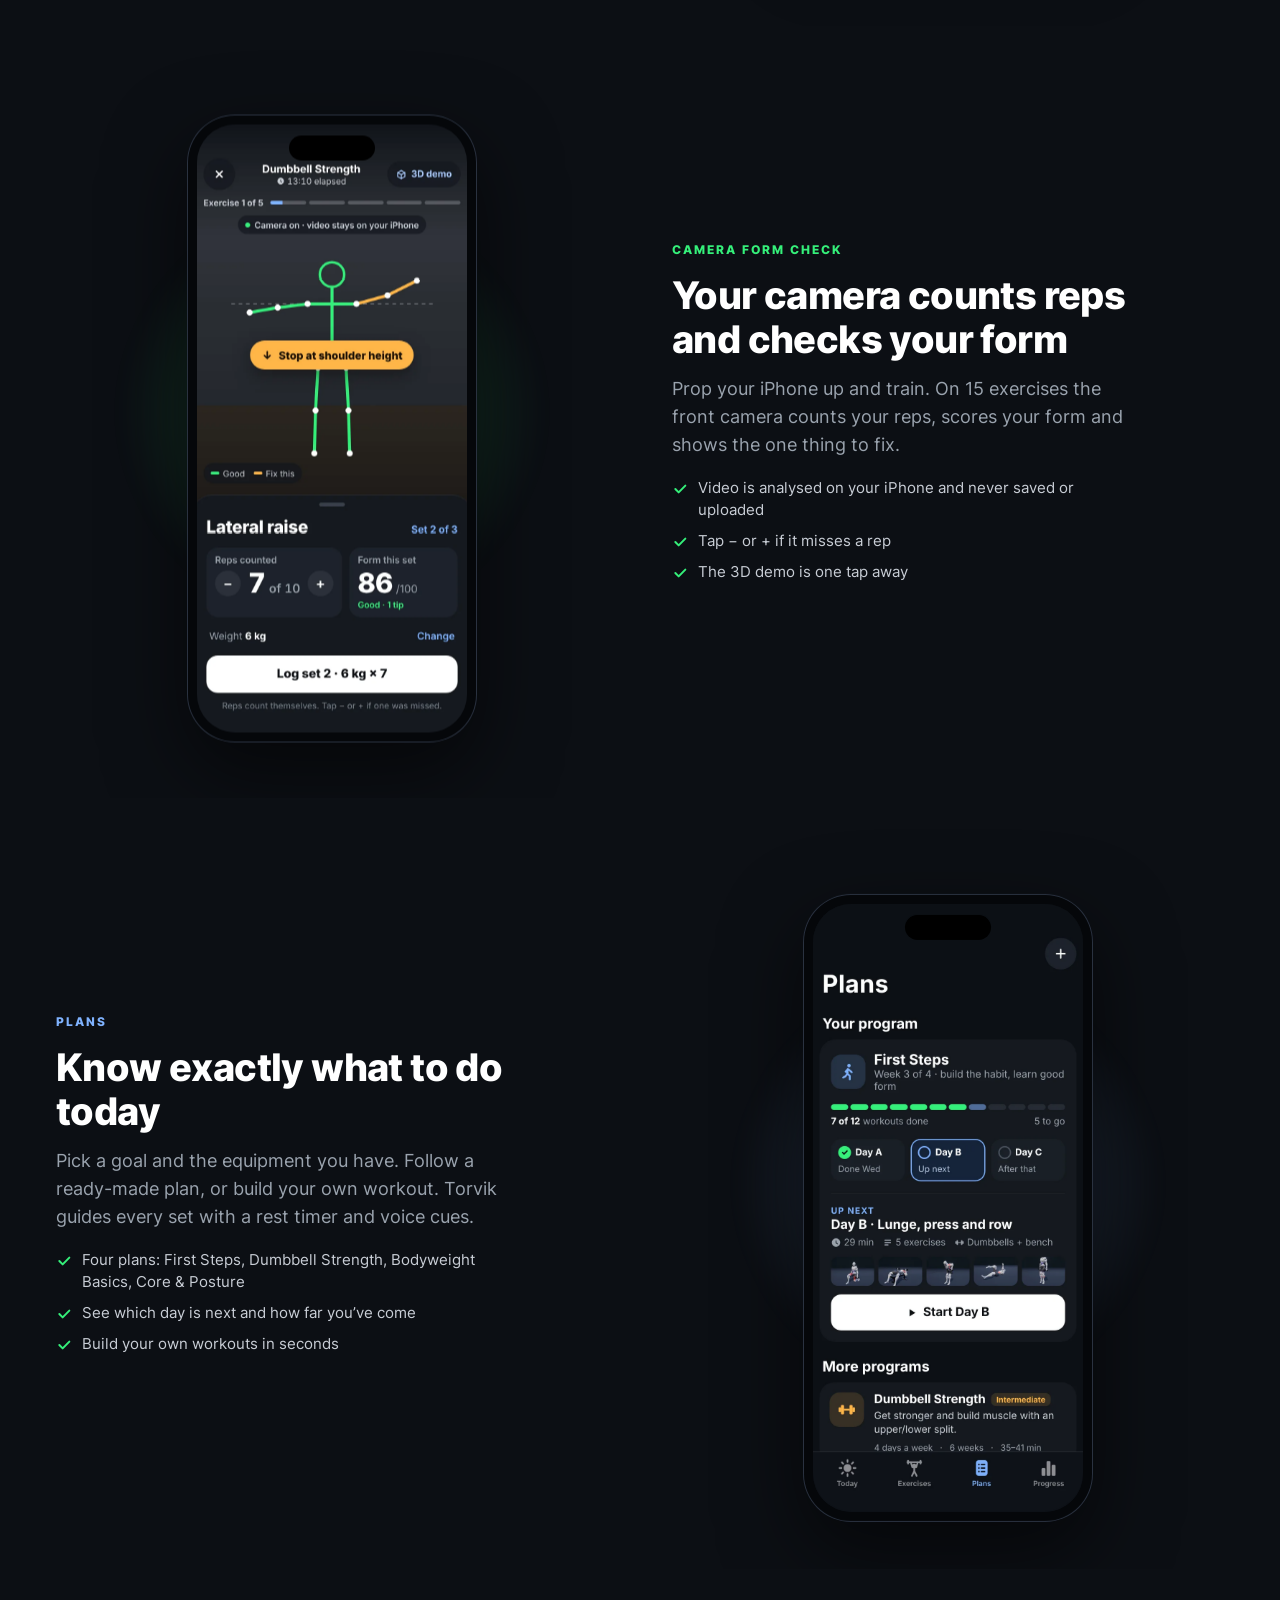
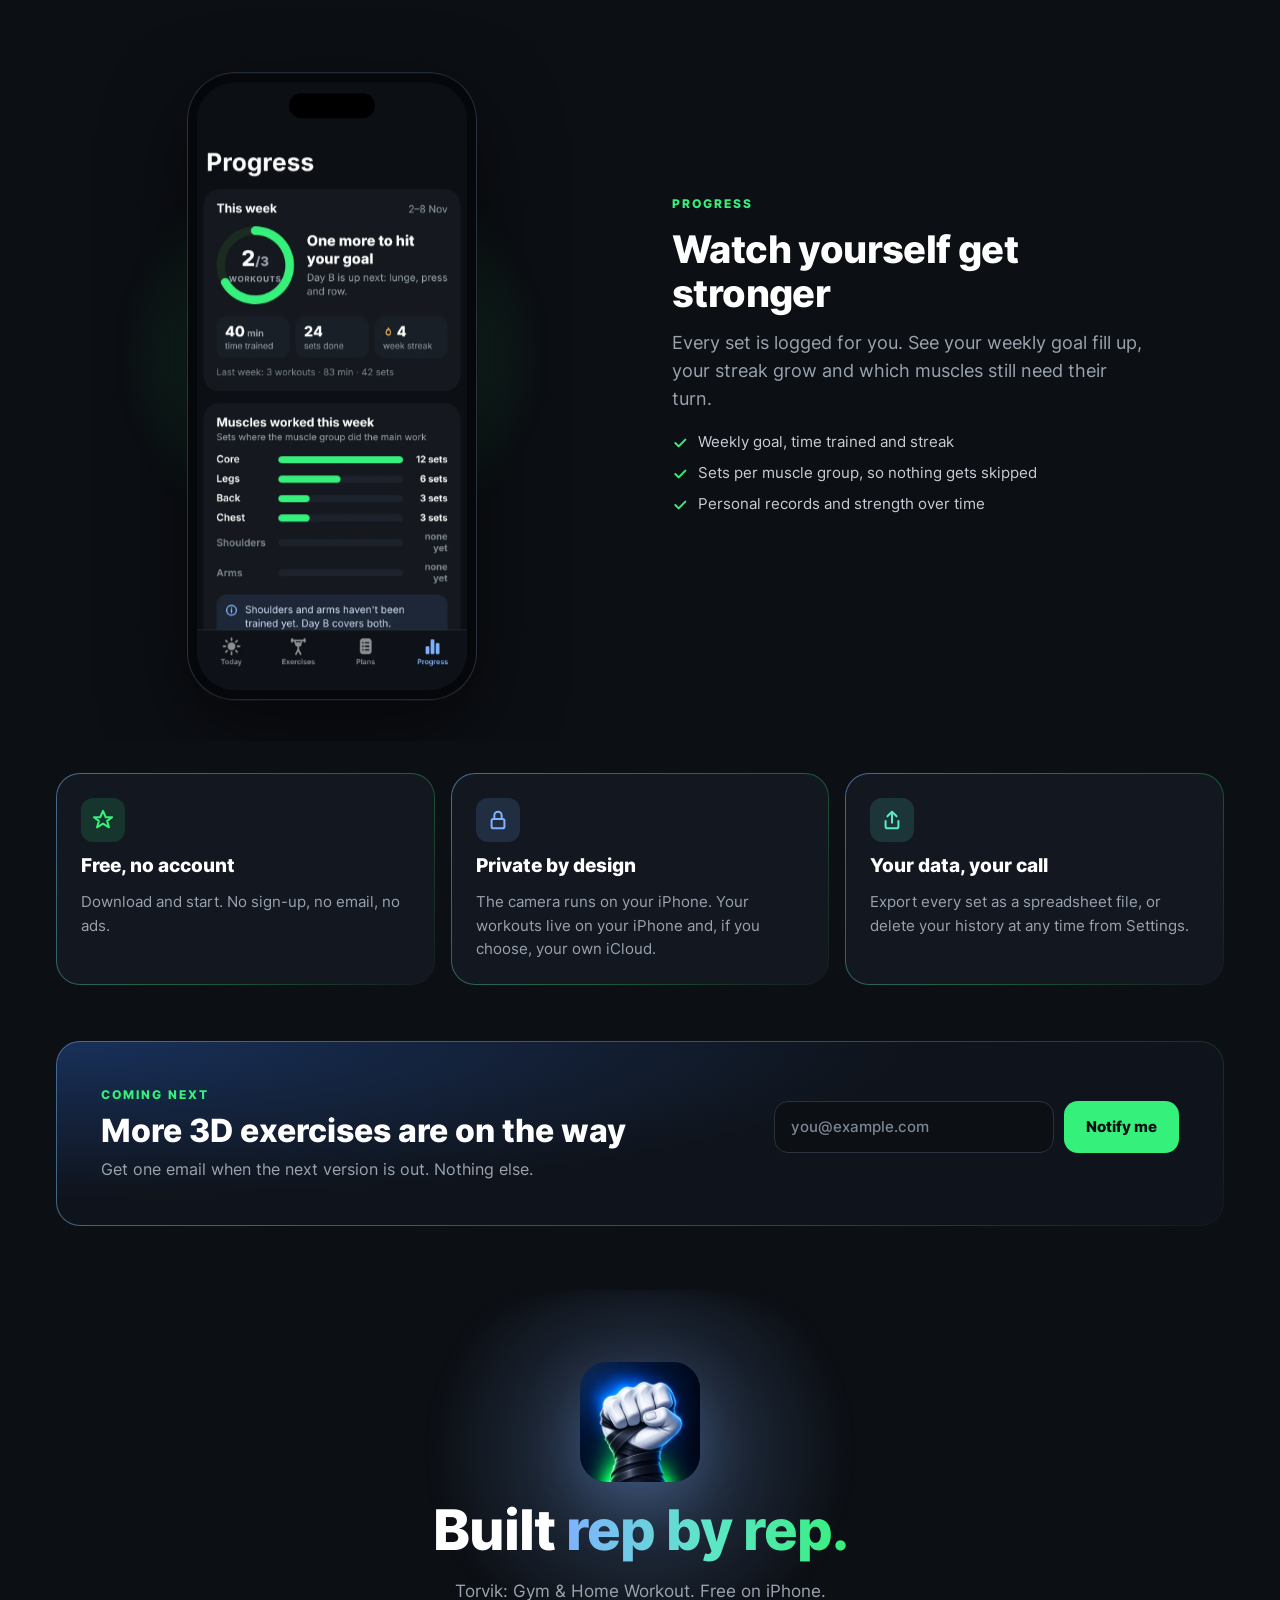
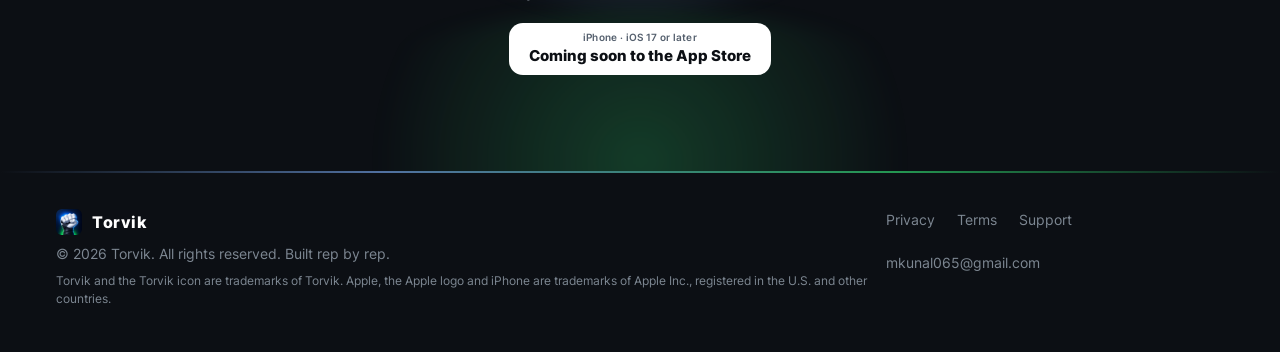
==== commit 445c04fe: "added the TOU" ====
--- a/index.html
+++ b/index.html
@@ -5,7 +5,7 @@
 <meta name="viewport" content="width=device-width, initial-scale=1">
 <title>Torvik: Gym & Home Workout with 3D Form Check</title>
 <meta name="description" content="Get stronger, rep by rep. Torvik is a free iPhone workout app with a 3D coach for every move, camera form check that counts your reps, and plans for the gym or home.">
-<link rel="canonical" href="https://torvik.app/">
+<link rel="canonical" href="https://kunalvmore.github.io/torvik/">
 <meta name="theme-color" content="#0C0F14">
 <link rel="icon" href="favicon.ico" sizes="any">
 <link rel="icon" type="image/png" sizes="32x32" href="assets/img/favicon-32.png">
@@ -17,8 +17,8 @@
 <meta property="og:site_name" content="Torvik">
 <meta property="og:title" content="Torvik: Gym & Home Workout with 3D Form Check">
 <meta property="og:description" content="Get stronger, rep by rep. Torvik is a free iPhone workout app with a 3D coach for every move, camera form check that counts your reps, and plans for the gym or home.">
-<meta property="og:url" content="https://torvik.app/">
-<meta property="og:image" content="https://torvik.app/assets/img/og-image.png">
+<meta property="og:url" content="https://kunalvmore.github.io/torvik/">
+<meta property="og:image" content="https://kunalvmore.github.io/torvik/assets/img/og-image.png">
 <meta property="og:image:width" content="1200">
 <meta property="og:image:height" content="630">
 <meta name="twitter:card" content="summary_large_image">
@@ -148,7 +148,7 @@
 </div>
 </section>
 </main>
-<script type="application/ld+json">{"@context": "https://schema.org", "@type": "SoftwareApplication", "name": "Torvik", "alternateName": "Torvik: Gym & Home Workout", "operatingSystem": "iOS 17.0 or later", "applicationCategory": "HealthApplication", "description": "Get stronger, rep by rep. Torvik is a free iPhone workout app with a 3D coach for every move, camera form check that counts your reps, and plans for the gym or home.", "offers": {"@type": "Offer", "price": "0", "priceCurrency": "USD"}, "url": "https://torvik.app/", "image": "https://torvik.app/assets/img/icon-512.png"}</script>
+<script type="application/ld+json">{"@context": "https://schema.org", "@type": "SoftwareApplication", "name": "Torvik", "alternateName": "Torvik: Gym & Home Workout", "operatingSystem": "iOS 17.0 or later", "applicationCategory": "HealthApplication", "description": "Get stronger, rep by rep. Torvik is a free iPhone workout app with a 3D coach for every move, camera form check that counts your reps, and plans for the gym or home.", "offers": {"@type": "Offer", "price": "0", "priceCurrency": "USD"}, "url": "https://kunalvmore.github.io/torvik/", "image": "https://kunalvmore.github.io/torvik/assets/img/icon-512.png"}</script>
 <hr class="gline">
 <footer class="site-footer">
 <div class="wrap">
@@ -159,6 +159,7 @@
 </div>
 <nav class="foot-links" aria-label="Footer">
 <a href="privacy/">Privacy</a>
+<a href="terms/">Terms</a>
 <a href="support/">Support</a>
 <a href="mailto:mkunal065@gmail.com">mkunal065@gmail.com</a>
 </nav>
